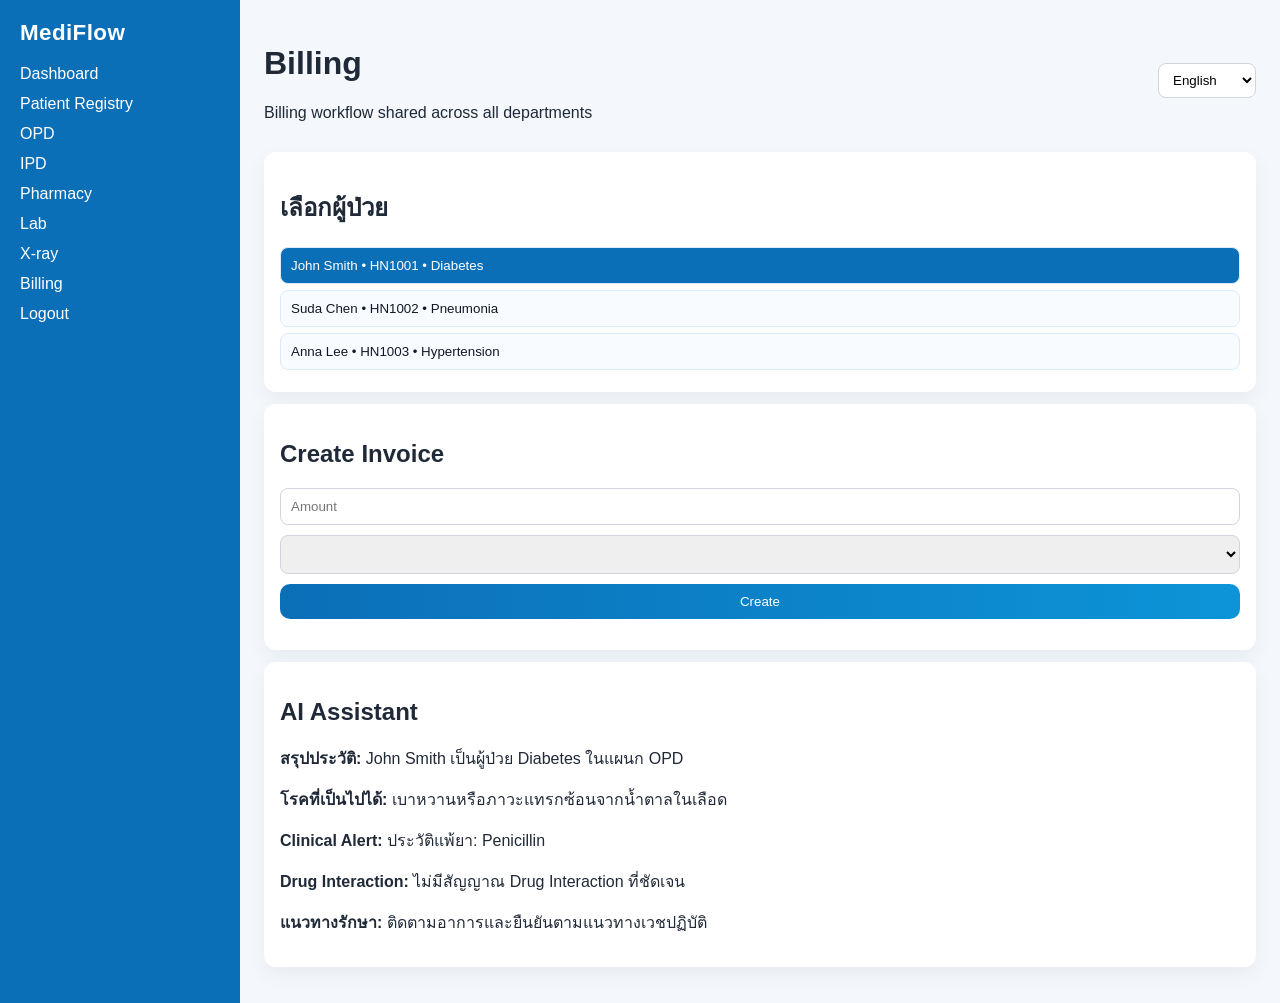
==== billing.html @ fcb8d52a "Initial commit" ====
<!doctype html>
<html lang="th">
<head>
  <meta charset="utf-8">
  <meta name="viewport" content="width=device-width, initial-scale=1">
  <title>Billing</title>
  <link rel="stylesheet" href="css/style.css">
</head>
<body data-page="billing">
  <div class="layout">
    <aside class="sidebar">
      <h2>MediFlow</h2>
      <a href="dashboard.html" data-i18n="nav.dashboard">Dashboard</a>
      <a href="patients.html" data-i18n="nav.patients">Patient Registry</a>
      <a href="opd.html" data-i18n="nav.opd">OPD</a>
      <a href="ipd.html" data-i18n="nav.ipd">IPD</a>
      <a href="pharmacy.html" data-i18n="nav.pharmacy">Pharmacy</a>
      <a href="lab.html" data-i18n="nav.lab">Lab</a>
      <a href="xray.html" data-i18n="nav.xray">X-ray</a>
      <a href="billing.html" data-i18n="nav.billing">Billing</a>
      <a href="index.html" data-i18n="nav.logout">Logout</a>
    </aside>

    <main class="main">
      <header class="topbar">
        <div class="topbar-left">
          <h1 data-i18n="billing.title">Billing</h1>
          <p data-i18n="billing.subtitle">ข้อมูลค่าใช้จ่ายและการเรียกเก็บ</p>
        </div>
        <div class="topbar-right">
          <label class="sr-only" for="langSelect">Language</label>
          <select id="langSelect" aria-label="Language switcher">
            <option value="lo">ລາວ</option>
            <option value="th">ภาษาไทย</option>
            <option value="en">English</option>
          </select>
        </div>
      </header>

      <section class="panel">
        <h2>เลือกผู้ป่วย</h2>
        <div id="patientList" class="patient-list"></div>
      </section>

      <section class="panel">
        <h2 data-i18n="billing.create">สร้างบิล</h2>
        <form id="billingForm">
          <input id="billingAmount" type="number" placeholder="จำนวนเงิน" data-i18n-placeholder="billing.form.amount">
          <select id="billingType" data-i18n="billing.form.type">
            <option value="Consultation">Consultation</option>
            <option value="Admission">Admission</option>
            <option value="Lab">Lab</option>
            <option value="Imaging">Imaging</option>
          </select>
          <button type="submit" data-i18n="billing.submit">สร้างบิล</button>
          <p class="message"></p>
        </form>
      </section>

      <section class="panel" id="aiPanel"></section>
    </main>
  </div>

  <script src="js/app.js"></script>
</body>
</html>
---- css/style.css ----
body {
  font-family: Arial, sans-serif;
  margin: 0;
  background: #f4f8fc;
  color: #1f2937;
}

.layout {
  display: flex;
  min-height: 100vh;
}

.login-card {
  width: 360px;
  margin: 100px auto;
  padding: 24px;
  background: #fff;
  border-radius: 12px;
  box-shadow: 0 10px 30px rgba(0, 0, 0, 0.08);
}

.login-card h1 {
  margin-top: 0;
  color: #0b6fb8;
}

input, select, button, textarea {
  display: block;
  width: 100%;
  margin: 10px 0;
  padding: 10px;
  border-radius: 8px;
  border: 1px solid #d1d5db;
  box-sizing: border-box;
}

button {
  background: #0b6fb8;
  color: #fff;
  border: none;
  cursor: pointer;
}

.hint, .muted {
  font-size: 0.9rem;
  color: #6b7280;
}

.sidebar {
  width: 240px;
  min-height: 100vh;
  background: #0b6fb8;
  color: #fff;
  padding: 20px;
  box-sizing: border-box;
}

.sidebar h2 {
  margin-top: 0;
  font-size: 1.4rem;
  letter-spacing: 0.4px;
}

.topbar {
  display: flex;
  justify-content: space-between;
  align-items: center;
  margin-bottom: 14px;
  gap: 12px;
}

.topbar-right select {
  padding: 8px 10px;
  border-radius: 8px;
  border: 1px solid #d1d5db;
  background: #fff;
}

.sr-only {
  position: absolute !important;
  height: 1px; width: 1px;
  overflow: hidden; clip: rect(1px, 1px, 1px, 1px);
  white-space: nowrap; border: 0; padding: 0; margin: -1px;
}

.sidebar a {
  display: block;
  color: #fff;
  text-decoration: none;
  margin: 12px 0;
}

.main {
  flex: 1;
  padding: 24px;
}

.topbar {
  display: flex;
  justify-content: space-between;
  align-items: center;
  margin-bottom: 14px;
}

.live-pill {
  background: #dcfce7;
  color: #166534;
  padding: 6px 10px;
  border-radius: 999px;
  font-size: 0.85rem;
}

.cards {
  display: grid;
  grid-template-columns: repeat(auto-fit, minmax(180px, 1fr));
  gap: 16px;
}

.card, .panel {
  background: #fff;
  padding: 16px;
  margin: 12px 0;
  border-radius: 12px;
  box-shadow: 0 8px 20px rgba(0, 0, 0, 0.05);
}

button[type="submit"] {
  background: linear-gradient(90deg,#0b6fb8,#0d94d8);
  border: none;
  color: #fff;
  padding: 10px 14px;
  border-radius: 10px;
  cursor: pointer;
}

table thead th {
  background: #f8fafc;
  font-weight: 600;
}

table tbody tr:hover {
  background: #fbfdff;
}

.big-number {
  font-size: 2rem;
  font-weight: bold;
  color: #0b6fb8;
  margin: 4px 0 0;
}

.form-grid {
  display: grid;
  grid-template-columns: repeat(auto-fit, minmax(180px, 1fr));
  gap: 10px;
}

.message {
  color: #0f766e;
  font-size: 0.95rem;
}

.grid-2 {
  display: grid;
  grid-template-columns: 1.2fr 0.8fr;
  gap: 16px;
}

.status-grid {
  display: grid;
  grid-template-columns: repeat(auto-fit, minmax(140px, 1fr));
  gap: 12px;
}

.status-item {
  background: #f8fbff;
  border: 1px solid #dbeafe;
  padding: 10px;
  border-radius: 8px;
}

.patient-list button {
  width: 100%;
  text-align: left;
  background: #f8fbff;
  color: #111827;
  border: 1px solid #dbeafe;
  margin: 6px 0;
}

.patient-list button.active {
  background: #0b6fb8;
  color: #fff;
}

.table-wrap {
  overflow-x: auto;
}

table {
  width: 100%;
  border-collapse: collapse;
}

th, td {
  padding: 10px;
  border-bottom: 1px solid #e5e7eb;
  text-align: left;
}

.alert-box {
  background: #fef2f2;
  border-left: 4px solid #dc2626;
  padding: 10px;
  margin-top: 10px;
  border-radius: 6px;
}

.success-box {
  background: #ecfdf5;
  border-left: 4px solid #16a34a;
  padding: 10px;
  margin-top: 10px;
  border-radius: 6px;
}

@media (max-width: 768px) {
  .layout {
    display: block;
  }

  .sidebar {
    width: 100%;
    min-height: auto;
  }

  .grid-2 {
    grid-template-columns: 1fr;
  }
}
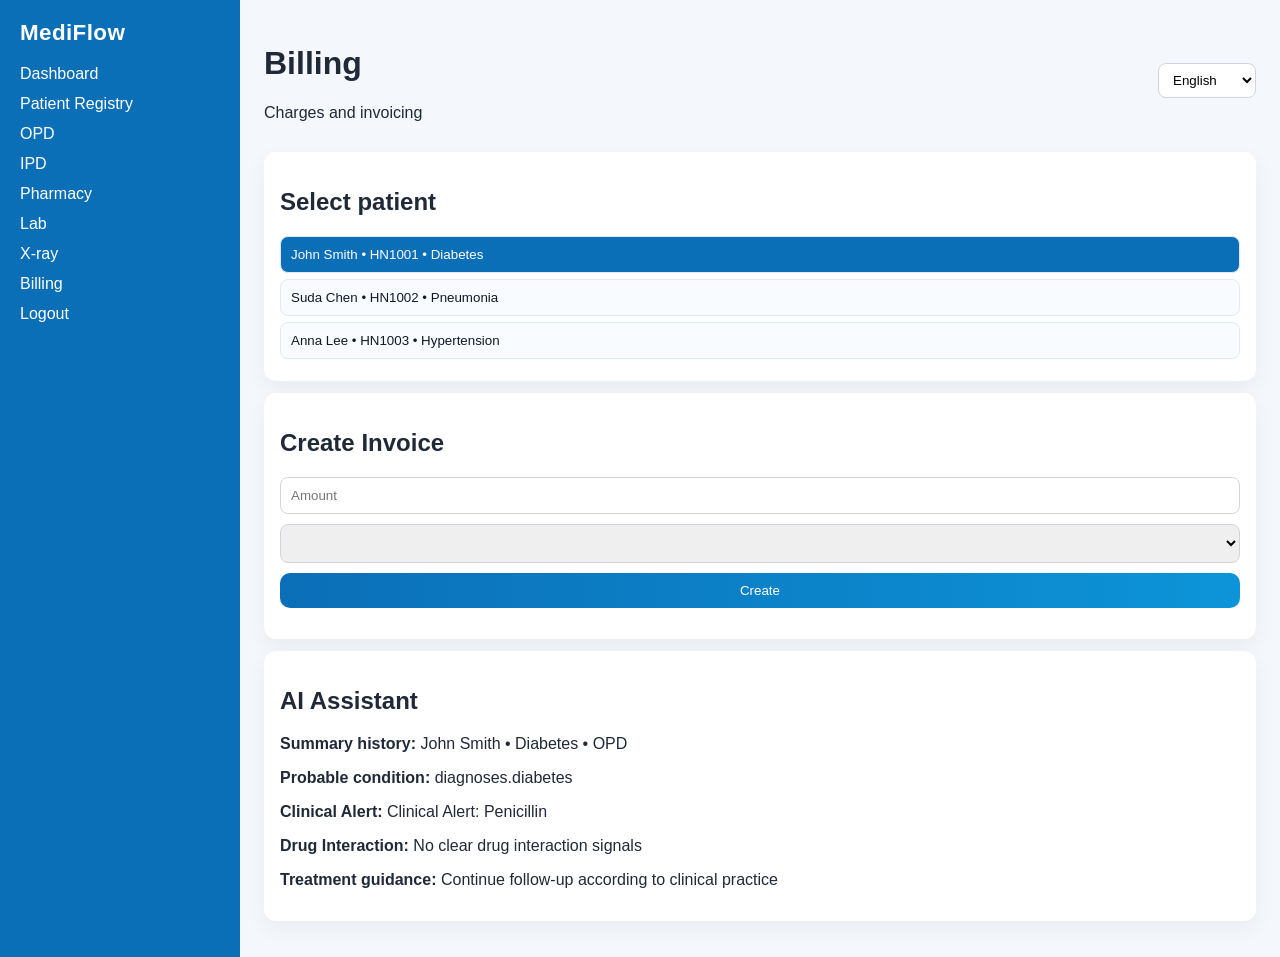
==== commit da8d3f11: "Improve multilingual UI consistency" ====
--- a/billing.html
+++ b/billing.html
@@ -38,7 +38,7 @@
       </header>
 
       <section class="panel">
-        <h2>เลือกผู้ป่วย</h2>
+        <h2 data-i18n="common.select_patient">เลือกผู้ป่วย</h2>
         <div id="patientList" class="patient-list"></div>
       </section>
 
@@ -47,10 +47,10 @@
         <form id="billingForm">
           <input id="billingAmount" type="number" placeholder="จำนวนเงิน" data-i18n-placeholder="billing.form.amount">
           <select id="billingType" data-i18n="billing.form.type">
-            <option value="Consultation">Consultation</option>
-            <option value="Admission">Admission</option>
-            <option value="Lab">Lab</option>
-            <option value="Imaging">Imaging</option>
+            <option value="Consultation" data-i18n="billing.type.consultation">Consultation</option>
+            <option value="Admission" data-i18n="billing.type.admission">Admission</option>
+            <option value="Lab" data-i18n="billing.type.lab">Lab</option>
+            <option value="Imaging" data-i18n="billing.type.imaging">Imaging</option>
           </select>
           <button type="submit" data-i18n="billing.submit">สร้างบิล</button>
           <p class="message"></p>
